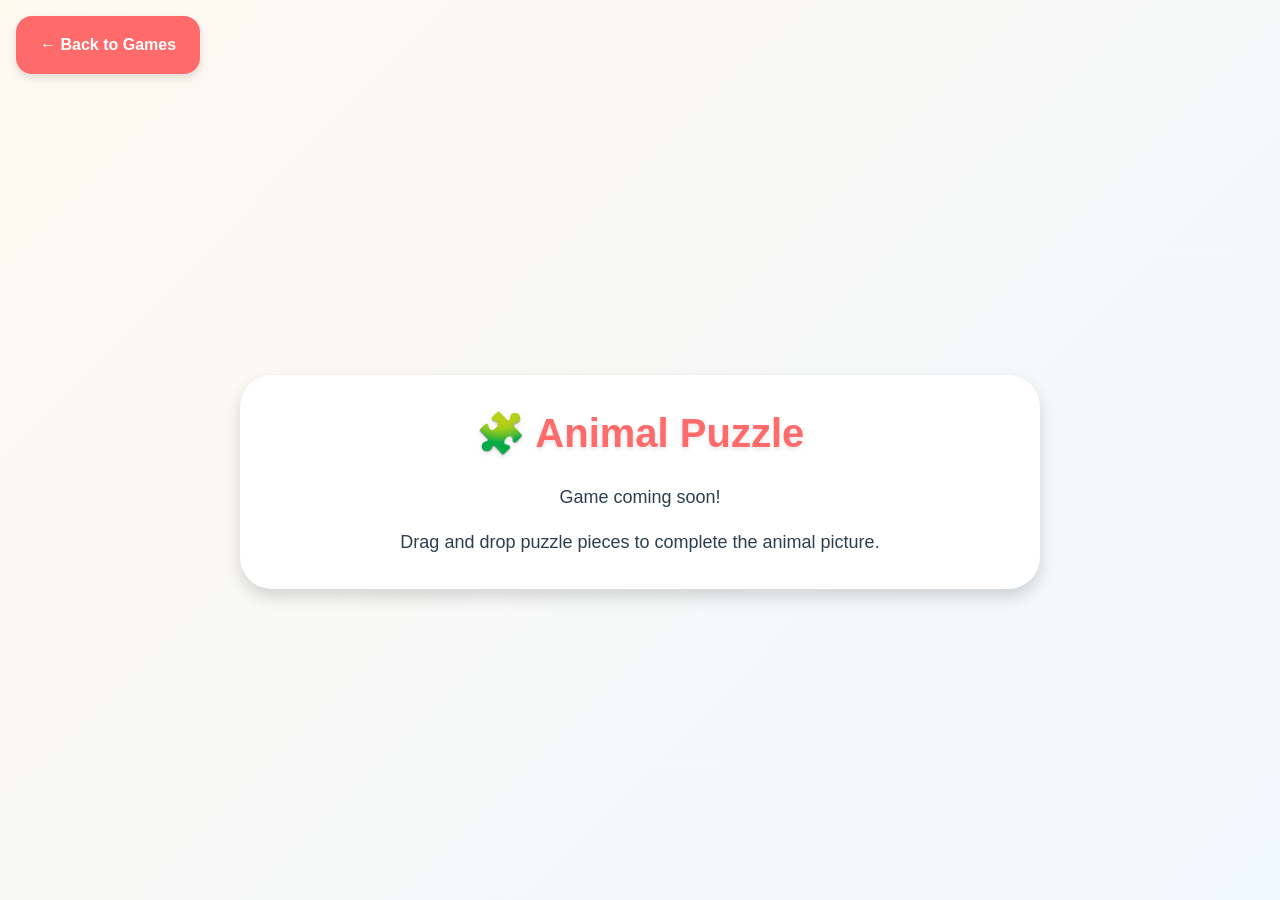
==== games/animal-puzzle/index.html @ 8ac3176b "feat(landing-page): Implement landing page with game card grid and shared CSS - Create index.html wi" ====
<!DOCTYPE html>
<html lang="en">
<head>
  <meta charset="UTF-8">
  <meta name="viewport" content="width=device-width, initial-scale=1.0">
  <title>Animal Puzzle - FunWebGames</title>
  <link rel="stylesheet" href="../../css/shared.css">
</head>
<body>
  <a href="../../index.html" class="btn btn-back">← Back to Games</a>
  <main class="game-container">
    <div class="game-area">
      <h1 class="text-center">🧩 Animal Puzzle</h1>
      <p class="text-center mt-md">Game coming soon!</p>
      <p class="text-center mt-sm">Drag and drop puzzle pieces to complete the animal picture.</p>
    </div>
  </main>
</body>
</html>
---- css/shared.css ----
/* FunWebGames - Shared Stylesheet */
/* Follows GR-2: Visual Design (Apple-Inspired) */

/* ===== CSS Variables ===== */
:root {
  /* Primary Colors - Bright and Playful */
  --color-red: #FF6B6B;
  --color-blue: #4ECDC4;
  --color-yellow: #FFE66D;
  --color-green: #95E1D3;
  --color-purple: #DDA0DD;
  --color-orange: #FFB347;
  
  /* Pastel Backgrounds */
  --bg-light: #FFF9F0;
  --bg-soft-blue: #F0F8FF;
  --bg-soft-pink: #FFF0F5;
  --bg-soft-green: #F0FFF0;
  
  /* Text Colors */
  --text-dark: #2C3E50;
  --text-light: #7F8C8D;
  
  /* Shadows - Apple-inspired depth */
  --shadow-sm: 0 2px 4px rgba(0, 0, 0, 0.1);
  --shadow-md: 0 4px 8px rgba(0, 0, 0, 0.12);
  --shadow-lg: 0 8px 16px rgba(0, 0, 0, 0.15);
  --shadow-hover: 0 12px 24px rgba(0, 0, 0, 0.2);
  
  /* Border Radius - Rounded corners ≥ 12px */
  --radius-sm: 12px;
  --radius-md: 16px;
  --radius-lg: 24px;
  --radius-xl: 32px;
  
  /* Spacing */
  --spacing-xs: 8px;
  --spacing-sm: 16px;
  --spacing-md: 24px;
  --spacing-lg: 32px;
  --spacing-xl: 48px;
  
  /* Touch Targets - Minimum 48x48px */
  --touch-target: 48px;
  
  /* Typography - Playful sans-serif */
  --font-family: "Comic Sans MS", "Chalkboard SE", "Arial Rounded MT Bold", sans-serif;
}

/* ===== Reset & Base ===== */
* {
  margin: 0;
  padding: 0;
  box-sizing: border-box;
}

html {
  font-size: 16px;
  -webkit-text-size-adjust: 100%;
}

body {
  font-family: var(--font-family);
  background: linear-gradient(135deg, var(--bg-light) 0%, var(--bg-soft-blue) 100%);
  color: var(--text-dark);
  line-height: 1.6;
  min-height: 100vh;
  min-width: 320px;
  max-width: 1920px;
  margin: 0 auto;
}

/* ===== Typography ===== */
h1, h2, h3, h4 {
  font-weight: bold;
  line-height: 1.3;
}

h1 {
  font-size: clamp(1.5rem, 4vw, 2.5rem);
  color: var(--color-red);
  text-shadow: var(--shadow-sm);
}

h2 {
  font-size: clamp(1.25rem, 3vw, 2rem);
  color: var(--color-blue);
}

p {
  font-size: clamp(1rem, 2vw, 1.125rem);
}

/* ===== Buttons ===== */
.btn {
  display: inline-flex;
  align-items: center;
  justify-content: center;
  min-width: var(--touch-target);
  min-height: var(--touch-target);
  padding: var(--spacing-sm) var(--spacing-md);
  font-family: var(--font-family);
  font-size: 1rem;
  font-weight: bold;
  text-decoration: none;
  border: none;
  border-radius: var(--radius-md);
  cursor: pointer;
  transition: all 0.2s ease;
  box-shadow: var(--shadow-md);
}

.btn:hover,
.btn:active {
  transform: translateY(-2px);
  box-shadow: var(--shadow-hover);
}

.btn:active {
  transform: translateY(0);
}

.btn-primary {
  background: var(--color-blue);
  color: white;
}

.btn-secondary {
  background: var(--color-yellow);
  color: var(--text-dark);
}

.btn-back {
  position: fixed;
  top: var(--spacing-sm);
  left: var(--spacing-sm);
  z-index: 1000;
  background: var(--color-red);
  color: white;
  border-radius: var(--radius-md);
  box-shadow: var(--shadow-md);
}

/* ===== Game Card Grid ===== */
.game-grid {
  display: grid;
  grid-template-columns: repeat(1, 1fr);
  gap: var(--spacing-md);
  padding: var(--spacing-md);
  max-width: 1200px;
  margin: 0 auto;
}

@media (min-width: 640px) {
  .game-grid {
    grid-template-columns: repeat(2, 1fr);
  }
}

@media (min-width: 1024px) {
  .game-grid {
    grid-template-columns: repeat(3, 1fr);
  }
}

/* ===== Game Card ===== */
.game-card {
  display: block;
  text-decoration: none;
  color: inherit;
  background: white;
  border-radius: var(--radius-lg);
  padding: var(--spacing-md);
  box-shadow: var(--shadow-md);
  transition: all 0.3s ease;
  cursor: pointer;
  min-height: 200px;
  display: flex;
  flex-direction: column;
  align-items: center;
  justify-content: center;
  gap: var(--spacing-sm);
}

.game-card:hover,
.game-card:active {
  transform: translateY(-8px);
  box-shadow: var(--shadow-hover);
}

.game-card__emoji {
  font-size: clamp(3rem, 8vw, 5rem);
  line-height: 1;
}

.game-card__thumbnail {
  width: 100%;
  height: 120px;
  background: linear-gradient(135deg, var(--color-green) 0%, var(--color-blue) 100%);
  border-radius: var(--radius-md);
  display: flex;
  align-items: center;
  justify-content: center;
  font-size: clamp(2rem, 6vw, 4rem);
  box-shadow: var(--shadow-sm);
}

.game-card__name {
  font-size: clamp(1rem, 2.5vw, 1.25rem);
  font-weight: bold;
  color: var(--text-dark);
  text-align: center;
}

/* ===== Page Header ===== */
.page-header {
  text-align: center;
  padding: var(--spacing-lg) var(--spacing-md);
  background: linear-gradient(135deg, var(--bg-soft-pink) 0%, var(--bg-soft-green) 100%);
  border-radius: var(--radius-xl);
  margin: var(--spacing-md);
  box-shadow: var(--shadow-md);
}

.page-header__title {
  margin-bottom: var(--spacing-xs);
}

.page-header__subtitle {
  color: var(--text-light);
  font-size: clamp(0.875rem, 2vw, 1rem);
}

/* ===== Game Container ===== */
.game-container {
  min-height: 100vh;
  padding: var(--spacing-xl) var(--spacing-md);
  padding-top: calc(var(--spacing-xl) + var(--touch-target) + var(--spacing-sm));
  display: flex;
  flex-direction: column;
  align-items: center;
  justify-content: center;
}

.game-area {
  background: white;
  border-radius: var(--radius-xl);
  padding: var(--spacing-lg);
  box-shadow: var(--shadow-lg);
  max-width: 800px;
  width: 100%;
}

/* ===== Animations ===== */
@keyframes bounce {
  0%, 100% {
    transform: translateY(0);
  }
  50% {
    transform: translateY(-10px);
  }
}

@keyframes pulse {
  0%, 100% {
    transform: scale(1);
  }
  50% {
    transform: scale(1.05);
  }
}

@keyframes sparkle {
  0%, 100% {
    opacity: 1;
    transform: scale(1);
  }
  50% {
    opacity: 0.5;
    transform: scale(1.2);
  }
}

.animate-bounce {
  animation: bounce 1s ease infinite;
}

.animate-pulse {
  animation: pulse 1.5s ease infinite;
}

.animate-sparkle {
  animation: sparkle 0.8s ease infinite;
}

/* ===== Utility Classes ===== */
.text-center {
  text-align: center;
}

.mt-sm {
  margin-top: var(--spacing-sm);
}

.mt-md {
  margin-top: var(--spacing-md);
}

.mb-sm {
  margin-bottom: var(--spacing-sm);
}

.mb-md {
  margin-bottom: var(--spacing-md);
}

.hidden {
  display: none !important;
}

/* ===== Accessibility ===== */
@media (prefers-reduced-motion: reduce) {
  *,
  *::before,
  *::after {
    animation-duration: 0.01ms !important;
    animation-iteration-count: 1 !important;
    transition-duration: 0.01ms !important;
  }
}

/* Focus styles for keyboard navigation */
.btn:focus,
.game-card:focus {
  outline: 3px solid var(--color-orange);
  outline-offset: 2px;
}
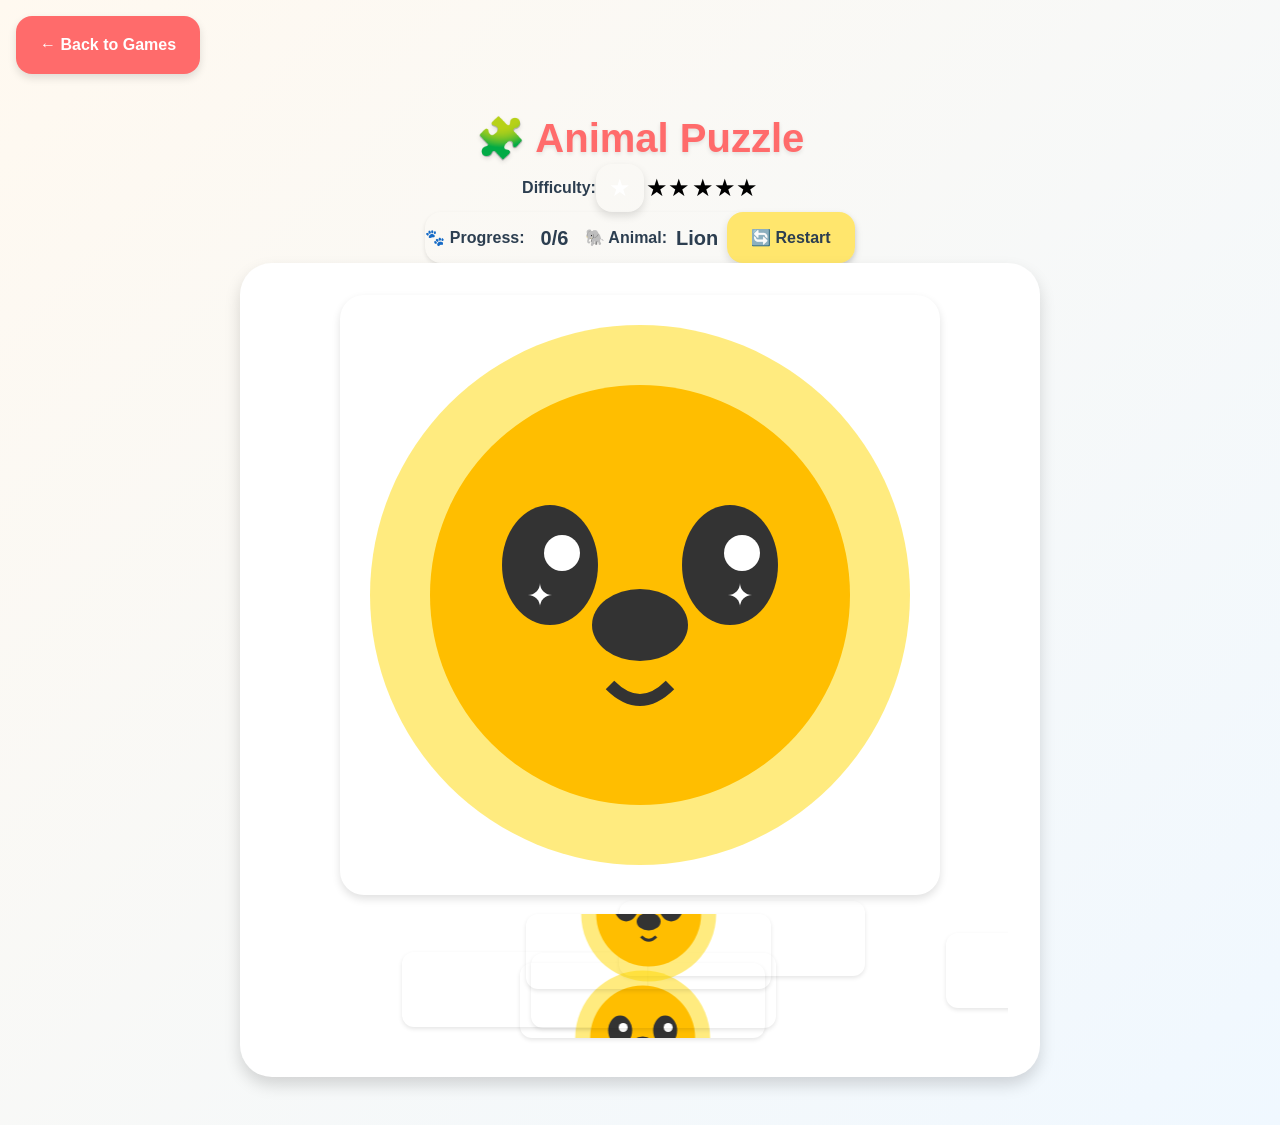
==== commit 3172902f: "feat(animal-puzzle): Implement Animal Puzzle drag-and-drop game - Create puzzle with 3 difficulty le" ====
--- a/games/animal-puzzle/index.html
+++ b/games/animal-puzzle/index.html
@@ -5,15 +5,58 @@
   <meta name="viewport" content="width=device-width, initial-scale=1.0">
   <title>Animal Puzzle - FunWebGames</title>
   <link rel="stylesheet" href="../../css/shared.css">
+  <link rel="stylesheet" href="style.css">
+  <meta name="description" content="Drag-and-drop jigsaw puzzle with cute animal pictures">
 </head>
 <body>
   <a href="../../index.html" class="btn btn-back">← Back to Games</a>
+
   <main class="game-container">
+    <header class="game-header">
+      <h1>🧩 Animal Puzzle</h1>
+      
+      <div class="difficulty-selector">
+        <span class="difficulty-label">Difficulty:</span>
+        <button class="difficulty-btn" data-level="easy" aria-label="Easy difficulty">★</button>
+        <button class="difficulty-btn" data-level="medium" aria-label="Medium difficulty">★★</button>
+        <button class="difficulty-btn" data-level="hard" aria-label="Hard difficulty">★★★</button>
+      </div>
+
+      <div class="stats-bar">
+        <div class="stat">
+          <span class="stat-label">🐾 Progress:</span>
+          <span id="progress" class="stat-value">0/6</span>
+        </div>
+        <div class="stat">
+          <span class="stat-label">🐘 Animal:</span>
+          <span id="animal-name" class="stat-value">Cat</span>
+        </div>
+        <button id="restart-btn" class="btn btn-secondary">🔄 Restart</button>
+      </div>
+    </header>
+
     <div class="game-area">
-      <h1 class="text-center">🧩 Animal Puzzle</h1>
-      <p class="text-center mt-md">Game coming soon!</p>
-      <p class="text-center mt-sm">Drag and drop puzzle pieces to complete the animal picture.</p>
+      <div class="puzzle-container">
+        <div id="puzzle-board" class="puzzle-board">
+          <!-- Ghost outlines and pieces will be generated by JavaScript -->
+        </div>
+        <div id="piece-pool" class="piece-pool">
+          <!-- Scattered puzzle pieces will appear here -->
+        </div>
+      </div>
+    </div>
+
+    <div id="celebration-modal" class="modal hidden">
+      <div class="modal-content">
+        <div class="celebration">
+          <h2 class="celebration__title">🎉 Puzzle Complete! 🎉</h2>
+          <p class="celebration__message">You assembled the <span id="final-animal"></span>!</p>
+          <button id="play-again-btn" class="btn btn-primary">🎮 Play Again</button>
+        </div>
+      </div>
     </div>
   </main>
+
+  <script src="script.js"></script>
 </body>
 </html>
--- a/css/shared.css
+++ b/css/shared.css
@@ -281,6 +281,28 @@
   }
 }
 
+@keyframes confetti {
+  0% {
+    transform: translateY(0) rotate(0deg);
+    opacity: 1;
+  }
+  100% {
+    transform: translateY(-100px) rotate(720deg);
+    opacity: 0;
+  }
+}
+
+@keyframes slide-in {
+  0% {
+    transform: translateX(-100%);
+    opacity: 0;
+  }
+  100% {
+    transform: translateX(0);
+    opacity: 1;
+  }
+}
+
 .animate-bounce {
   animation: bounce 1s ease infinite;
 }
@@ -291,6 +313,34 @@
 
 .animate-sparkle {
   animation: sparkle 0.8s ease infinite;
+}
+
+.animate-confetti {
+  animation: confetti 1.5s ease-out forwards;
+}
+
+.animate-slide-in {
+  animation: slide-in 0.5s ease-out forwards;
+}
+
+/* ===== Component Classes ===== */
+.card {
+  background: white;
+  border-radius: var(--radius-lg);
+  padding: var(--spacing-md);
+  box-shadow: var(--shadow-md);
+  transition: all 0.3s ease;
+}
+
+.card:hover {
+  transform: translateY(-4px);
+  box-shadow: var(--shadow-hover);
+}
+
+.celebration {
+  display: inline-block;
+  font-size: 2rem;
+  animation: bounce 0.6s ease infinite;
 }
 
 /* ===== Utility Classes ===== */
--- a/games/animal-puzzle/style.css
+++ b/games/animal-puzzle/style.css
@@ -0,0 +1,287 @@
+/* Animal Puzzle Game - Specific Styles */
+
+.game-header {
+  text-align: center;
+  padding: var(--space-md);
+  margin-bottom: var(--space-md);
+}
+
+.game-header h1 {
+  margin-bottom: var(--space-md);
+}
+
+.difficulty-selector {
+  display: flex;
+  align-items: center;
+  justify-content: center;
+  gap: var(--space-sm);
+  margin-bottom: var(--space-md);
+  flex-wrap: wrap;
+}
+
+.difficulty-label {
+  font-weight: bold;
+  color: var(--color-text-dark);
+}
+
+.difficulty-btn {
+  min-width: var(--touch-target);
+  min-height: var(--touch-target);
+  padding: var(--space-sm) var(--space-md);
+  font-size: 1.5rem;
+  background: var(--color-light-gray);
+  border: 2px solid var(--color-medium-gray);
+  border-radius: var(--radius-md);
+  cursor: pointer;
+  transition: all var(--transition-fast);
+}
+
+.difficulty-btn:hover,
+.difficulty-btn:focus {
+  background: var(--color-primary-yellow);
+  border-color: var(--color-primary-yellow);
+  transform: scale(1.1);
+}
+
+.difficulty-btn.active {
+  background: var(--color-primary-blue);
+  border-color: var(--color-primary-blue);
+  color: white;
+  box-shadow: var(--shadow-md);
+}
+
+.stats-bar {
+  display: flex;
+  align-items: center;
+  justify-content: center;
+  gap: var(--space-lg);
+  flex-wrap: wrap;
+  background: var(--color-white);
+  padding: var(--space-md);
+  border-radius: var(--radius-md);
+  box-shadow: var(--shadow-sm);
+}
+
+.stat {
+  display: flex;
+  align-items: center;
+  gap: var(--space-xs);
+}
+
+.stat-label {
+  font-weight: bold;
+}
+
+.stat-value {
+  font-size: 1.25rem;
+  font-weight: bold;
+  color: var(--color-primary-blue);
+  min-width: 60px;
+  text-align: center;
+}
+
+.puzzle-container {
+  display: flex;
+  flex-direction: column;
+  gap: var(--space-lg);
+  padding: var(--space-md);
+}
+
+.puzzle-board {
+  position: relative;
+  width: 100%;
+  max-width: 500px;
+  aspect-ratio: 1;
+  margin: 0 auto;
+  background: var(--color-light-gray);
+  border-radius: var(--radius-lg);
+  box-shadow: var(--shadow-md);
+  overflow: hidden;
+}
+
+@media (min-width: 768px) {
+  .puzzle-board {
+    max-width: 600px;
+  }
+}
+
+.piece-grid {
+  display: grid;
+  width: 100%;
+  height: 100%;
+  position: relative;
+}
+
+.ghost-outline {
+  position: absolute;
+  background: rgba(255, 255, 255, 0.3);
+  border: 2px dashed var(--color-medium-gray);
+  border-radius: var(--radius-sm);
+  transition: all var(--transition-normal);
+}
+
+.ghost-outline.filled {
+  background: transparent;
+  border-color: transparent;
+}
+
+.puzzle-piece {
+  position: absolute;
+  cursor: grab;
+  touch-action: none;
+  z-index: 100;
+  transition: transform 0.1s ease, box-shadow 0.2s ease;
+  user-select: none;
+  -webkit-user-select: none;
+}
+
+.puzzle-piece:active {
+  cursor: grabbing;
+}
+
+.puzzle-piece.dragging {
+  z-index: 1000;
+  transform: scale(1.1);
+  box-shadow: var(--shadow-lg);
+}
+
+.puzzle-piece.placed {
+  cursor: default;
+  pointer-events: none;
+  animation: place-piece 0.3s ease;
+}
+
+.puzzle-piece.placed.correct {
+  animation: glow-piece 0.5s ease;
+}
+
+@keyframes place-piece {
+  0% {
+    transform: scale(1.1);
+  }
+  100% {
+    transform: scale(1);
+  }
+}
+
+@keyframes glow-piece {
+  0%, 100% {
+    box-shadow: 0 0 5px var(--color-success);
+  }
+  50% {
+    box-shadow: 0 0 20px var(--color-success), 0 0 30px var(--color-success);
+  }
+}
+
+.piece-pool {
+  min-height: 150px;
+  background: var(--bg-pastel-peach);
+  border-radius: var(--radius-lg);
+  padding: var(--space-md);
+  position: relative;
+  overflow: hidden;
+}
+
+.piece-pool::before {
+  content: 'Drag pieces from here!';
+  position: absolute;
+  top: 50%;
+  left: 50%;
+  transform: translate(-50%, -50%);
+  color: var(--color-text-light);
+  font-weight: bold;
+  font-size: 1.25rem;
+  opacity: 0.5;
+  pointer-events: none;
+}
+
+.piece-pool.has-pieces::before {
+  display: none;
+}
+
+/* Animal Completion Animation */
+.animal-complete .puzzle-board {
+  animation: celebrate-animal 1s ease infinite;
+}
+
+@keyframes celebrate-animal {
+  0%, 100% {
+    transform: scale(1);
+  }
+  50% {
+    transform: scale(1.02);
+  }
+}
+
+.animal-bounce {
+  animation: animal-bounce 0.5s ease 3;
+}
+
+@keyframes animal-bounce {
+  0%, 100% {
+    transform: translateY(0);
+  }
+  50% {
+    transform: translateY(-10px);
+  }
+}
+
+/* Modal */
+.modal {
+  position: fixed;
+  top: 0;
+  left: 0;
+  width: 100%;
+  height: 100%;
+  background: rgba(0, 0, 0, 0.5);
+  display: flex;
+  align-items: center;
+  justify-content: center;
+  z-index: 2000;
+  animation: fade-in 0.3s ease;
+}
+
+.modal-content {
+  background: var(--color-white);
+  border-radius: var(--radius-xl);
+  padding: var(--space-xl);
+  max-width: 400px;
+  width: 90%;
+  box-shadow: var(--shadow-lg);
+  animation: slide-in-up 0.3s ease;
+}
+
+/* Confetti */
+#confetti-container {
+  position: fixed;
+  top: 0;
+  left: 0;
+  width: 100%;
+  height: 100%;
+  pointer-events: none;
+  z-index: 1500;
+  overflow: hidden;
+}
+
+/* Responsive Adjustments */
+@media (max-width: 768px) {
+  .stats-bar {
+    flex-direction: column;
+    gap: var(--space-sm);
+  }
+  
+  .puzzle-board {
+    max-width: 100%;
+  }
+}
+
+@media (max-width: 480px) {
+  .difficulty-selector {
+    flex-direction: column;
+    align-items: stretch;
+  }
+  
+  .difficulty-btn {
+    width: 100%;
+  }
+}
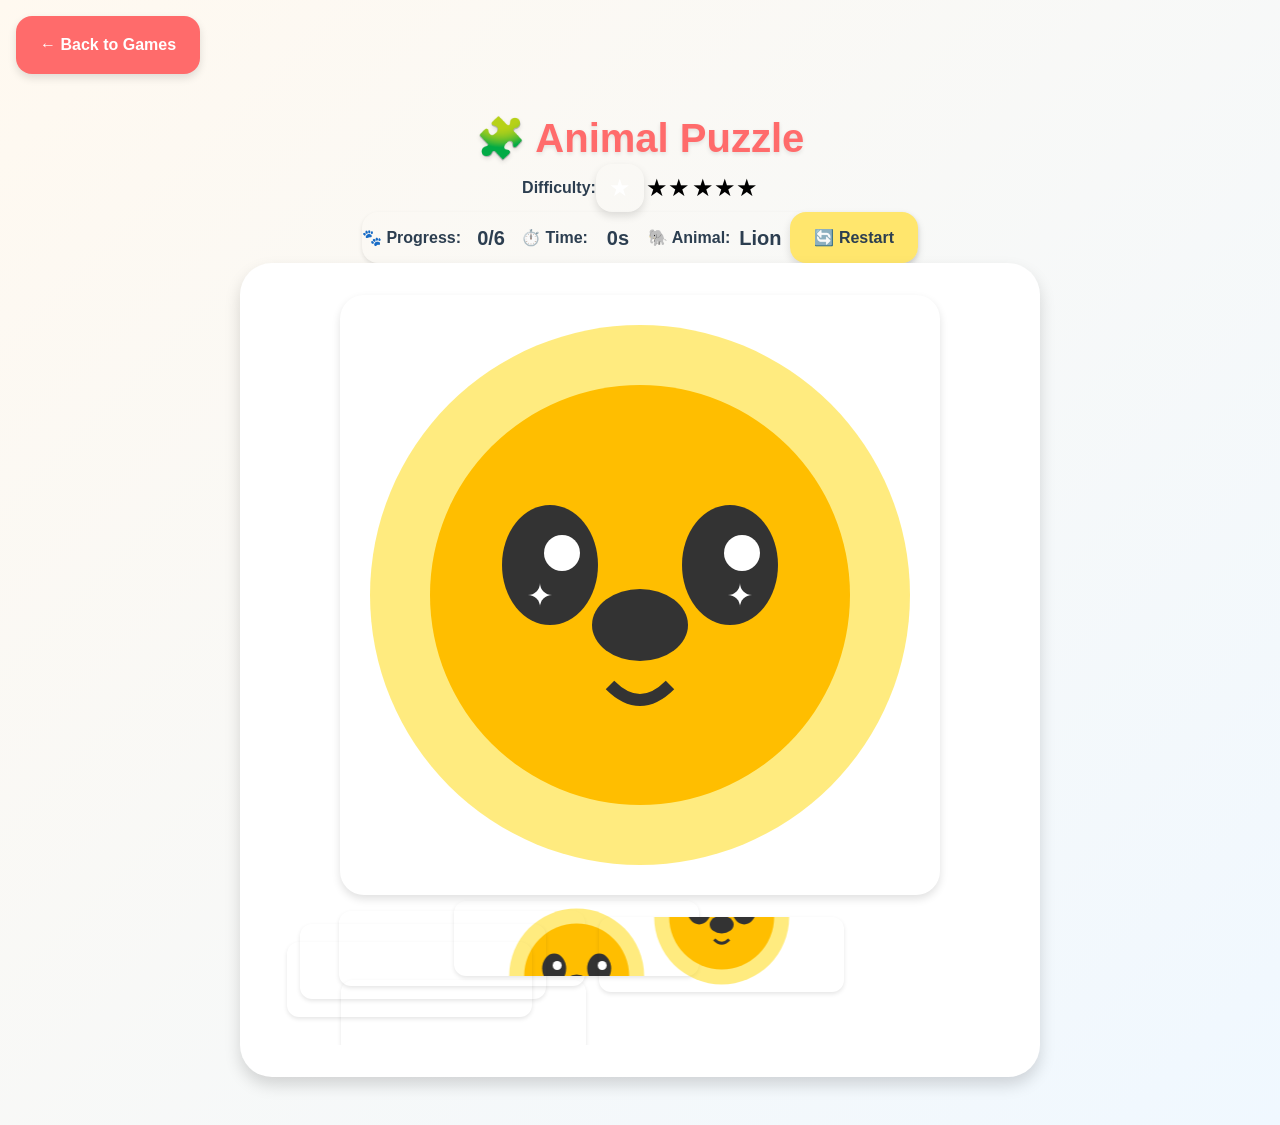
==== commit 8cdeb313: "feat(a11y): add skip links and accessibility improvements to all games - Add skip links to landing p" ====
--- a/games/animal-puzzle/index.html
+++ b/games/animal-puzzle/index.html
@@ -9,9 +9,12 @@
   <meta name="description" content="Drag-and-drop jigsaw puzzle with cute animal pictures">
 </head>
 <body>
+  <!-- Skip Link for Accessibility -->
+  <a href="#puzzle-board" class="skip-link">Skip to puzzle</a>
+  
   <a href="../../index.html" class="btn btn-back">← Back to Games</a>
 
-  <main class="game-container">
+  <main class="game-container" role="main">
     <header class="game-header">
       <h1>🧩 Animal Puzzle</h1>
       
@@ -26,6 +29,10 @@
         <div class="stat">
           <span class="stat-label">🐾 Progress:</span>
           <span id="progress" class="stat-value">0/6</span>
+        </div>
+        <div class="stat">
+          <span class="stat-label">⏱️ Time:</span>
+          <span id="timer" class="stat-value">0s</span>
         </div>
         <div class="stat">
           <span class="stat-label">🐘 Animal:</span>
@@ -51,12 +58,15 @@
         <div class="celebration">
           <h2 class="celebration__title">🎉 Puzzle Complete! 🎉</h2>
           <p class="celebration__message">You assembled the <span id="final-animal"></span>!</p>
+          <p class="celebration__stats" id="final-time-display"></p>
+          <p class="celebration__best" id="best-time-display"></p>
           <button id="play-again-btn" class="btn btn-primary">🎮 Play Again</button>
         </div>
       </div>
     </div>
   </main>
 
+  <script src="../../js/highscore.js"></script>
   <script src="script.js"></script>
 </body>
 </html>
--- a/css/shared.css
+++ b/css/shared.css
@@ -368,6 +368,54 @@
   display: none !important;
 }
 
+/* ===== Page Footer ===== */
+.page-footer {
+  text-align: center;
+  padding: var(--spacing-lg) var(--spacing-md);
+  margin-top: var(--spacing-lg);
+}
+
+.btn--small {
+  min-width: auto;
+  min-height: auto;
+  padding: var(--spacing-xs) var(--spacing-sm);
+  font-size: 0.875rem;
+}
+
+.btn--secondary {
+  background: var(--text-light);
+  color: white;
+  border: 2px solid var(--text-light);
+}
+
+.btn--secondary:hover,
+.btn--secondary:active {
+  background: var(--text-dark);
+  border-color: var(--text-dark);
+}
+
+/* ===== Skip Link (Accessibility) ===== */
+.skip-link {
+  position: absolute;
+  top: -100%;
+  left: 50%;
+  transform: translateX(-50%);
+  background: var(--color-blue);
+  color: white;
+  padding: var(--spacing-sm) var(--spacing-md);
+  border-radius: var(--radius-md);
+  text-decoration: none;
+  font-weight: bold;
+  z-index: 10000;
+  transition: top 0.3s ease;
+}
+
+.skip-link:focus {
+  top: var(--spacing-sm);
+  outline: 3px solid var(--color-orange);
+  outline-offset: 2px;
+}
+
 /* ===== Accessibility ===== */
 @media (prefers-reduced-motion: reduce) {
   *,
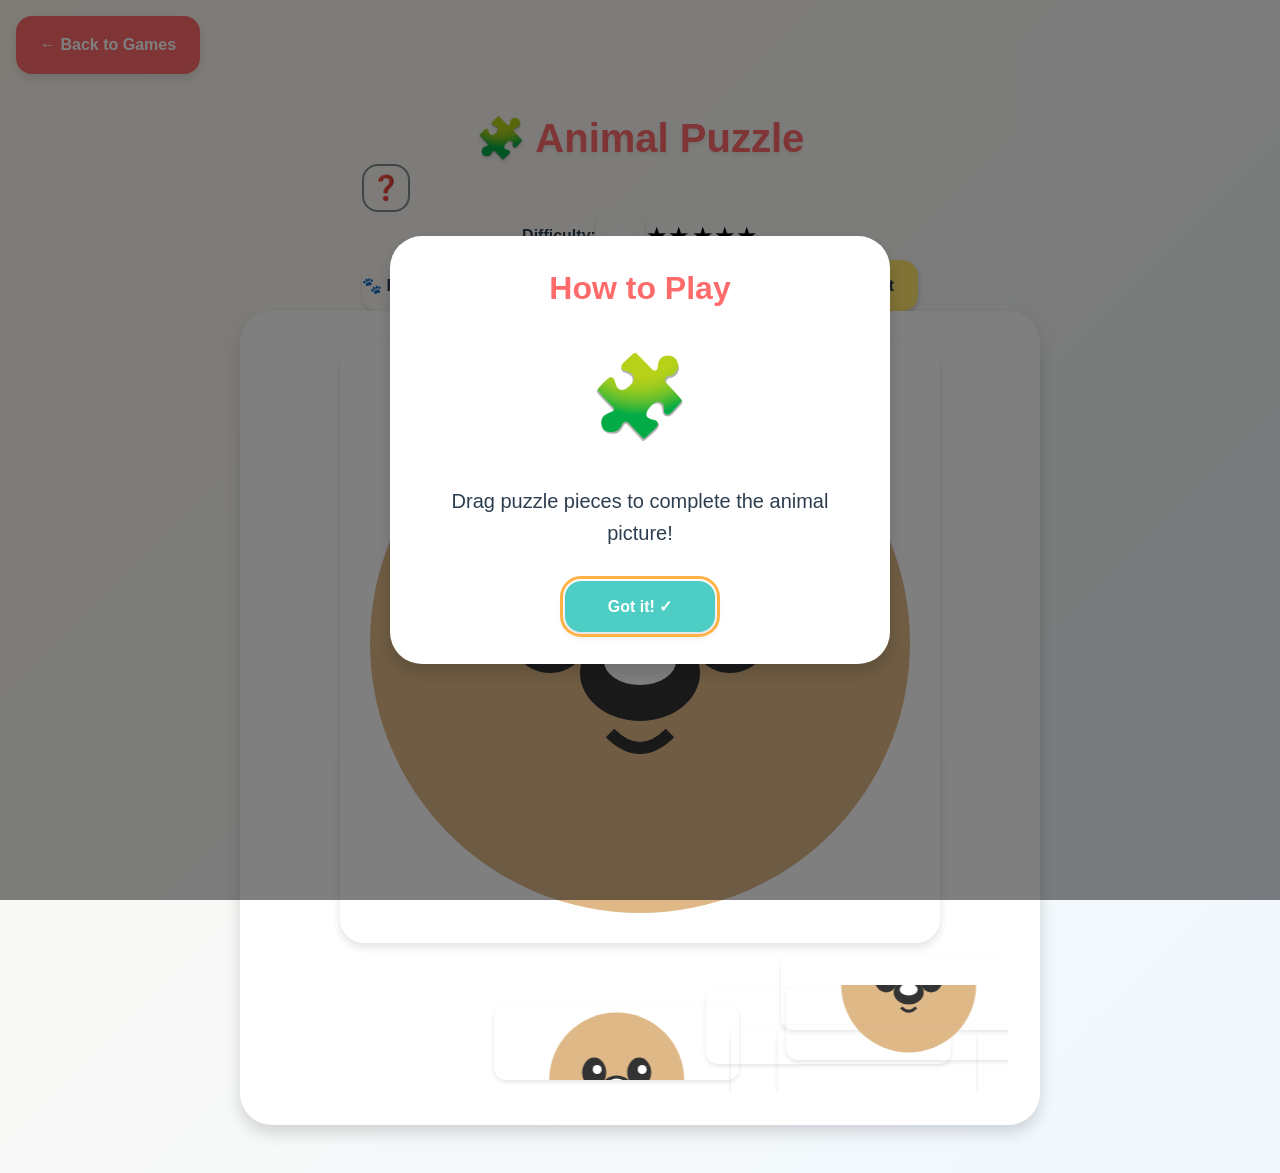
==== commit d3dc9c78: "feat(help): add help modals to 3 games (color-match, animal-puzzle, bubble-pop) - Create js/help-mod" ====
--- a/games/animal-puzzle/index.html
+++ b/games/animal-puzzle/index.html
@@ -17,6 +17,7 @@
   <main class="game-container" role="main">
     <header class="game-header">
       <h1>🧩 Animal Puzzle</h1>
+      <button class="help-btn" id="help-btn" aria-label="Show help" title="Help">❓</button>
       
       <div class="difficulty-selector">
         <span class="difficulty-label">Difficulty:</span>
@@ -67,6 +68,7 @@
   </main>
 
   <script src="../../js/highscore.js"></script>
+  <script src="../../js/help-modal.js"></script>
   <script src="script.js"></script>
 </body>
 </html>
--- a/css/shared.css
+++ b/css/shared.css
@@ -433,3 +433,85 @@
   outline: 3px solid var(--color-orange);
   outline-offset: 2px;
 }
+
+/* ===== Help Modal ===== */
+.help-modal {
+  position: fixed;
+  top: 0;
+  left: 0;
+  width: 100%;
+  height: 100%;
+  background: rgba(0, 0, 0, 0.5);
+  display: flex;
+  align-items: center;
+  justify-content: center;
+  z-index: 9999;
+  opacity: 0;
+  visibility: hidden;
+  transition: opacity 0.3s ease, visibility 0.3s ease;
+}
+
+.help-modal.visible {
+  opacity: 1;
+  visibility: visible;
+}
+
+.help-modal__content {
+  background: white;
+  border-radius: var(--radius-xl);
+  padding: var(--spacing-lg);
+  max-width: 500px;
+  width: 90%;
+  box-shadow: var(--shadow-lg);
+  text-align: center;
+  position: relative;
+}
+
+.help-modal__title {
+  font-size: clamp(1.5rem, 4vw, 2rem);
+  color: var(--color-red);
+  margin-bottom: var(--spacing-md);
+}
+
+.help-modal__instructions {
+  font-size: clamp(1rem, 2.5vw, 1.25rem);
+  color: var(--text-dark);
+  line-height: 1.6;
+  margin-bottom: var(--spacing-lg);
+}
+
+.help-modal__emoji {
+  font-size: clamp(3rem, 8vw, 5rem);
+  margin: var(--spacing-md) 0;
+  display: block;
+}
+
+.help-modal__close {
+  min-width: 150px;
+}
+
+.help-btn {
+  background: transparent;
+  border: 2px solid var(--text-light);
+  border-radius: var(--radius-md);
+  width: var(--touch-target);
+  height: var(--touch-target);
+  display: flex;
+  align-items: center;
+  justify-content: center;
+  font-size: 1.5rem;
+  cursor: pointer;
+  transition: all 0.2s ease;
+}
+
+.help-btn:hover,
+.help-btn:active {
+  background: var(--bg-soft-blue);
+  border-color: var(--color-blue);
+  transform: scale(1.05);
+}
+
+.help-btn:focus {
+  outline: 3px solid var(--color-orange);
+  outline-offset: 2px;
+}
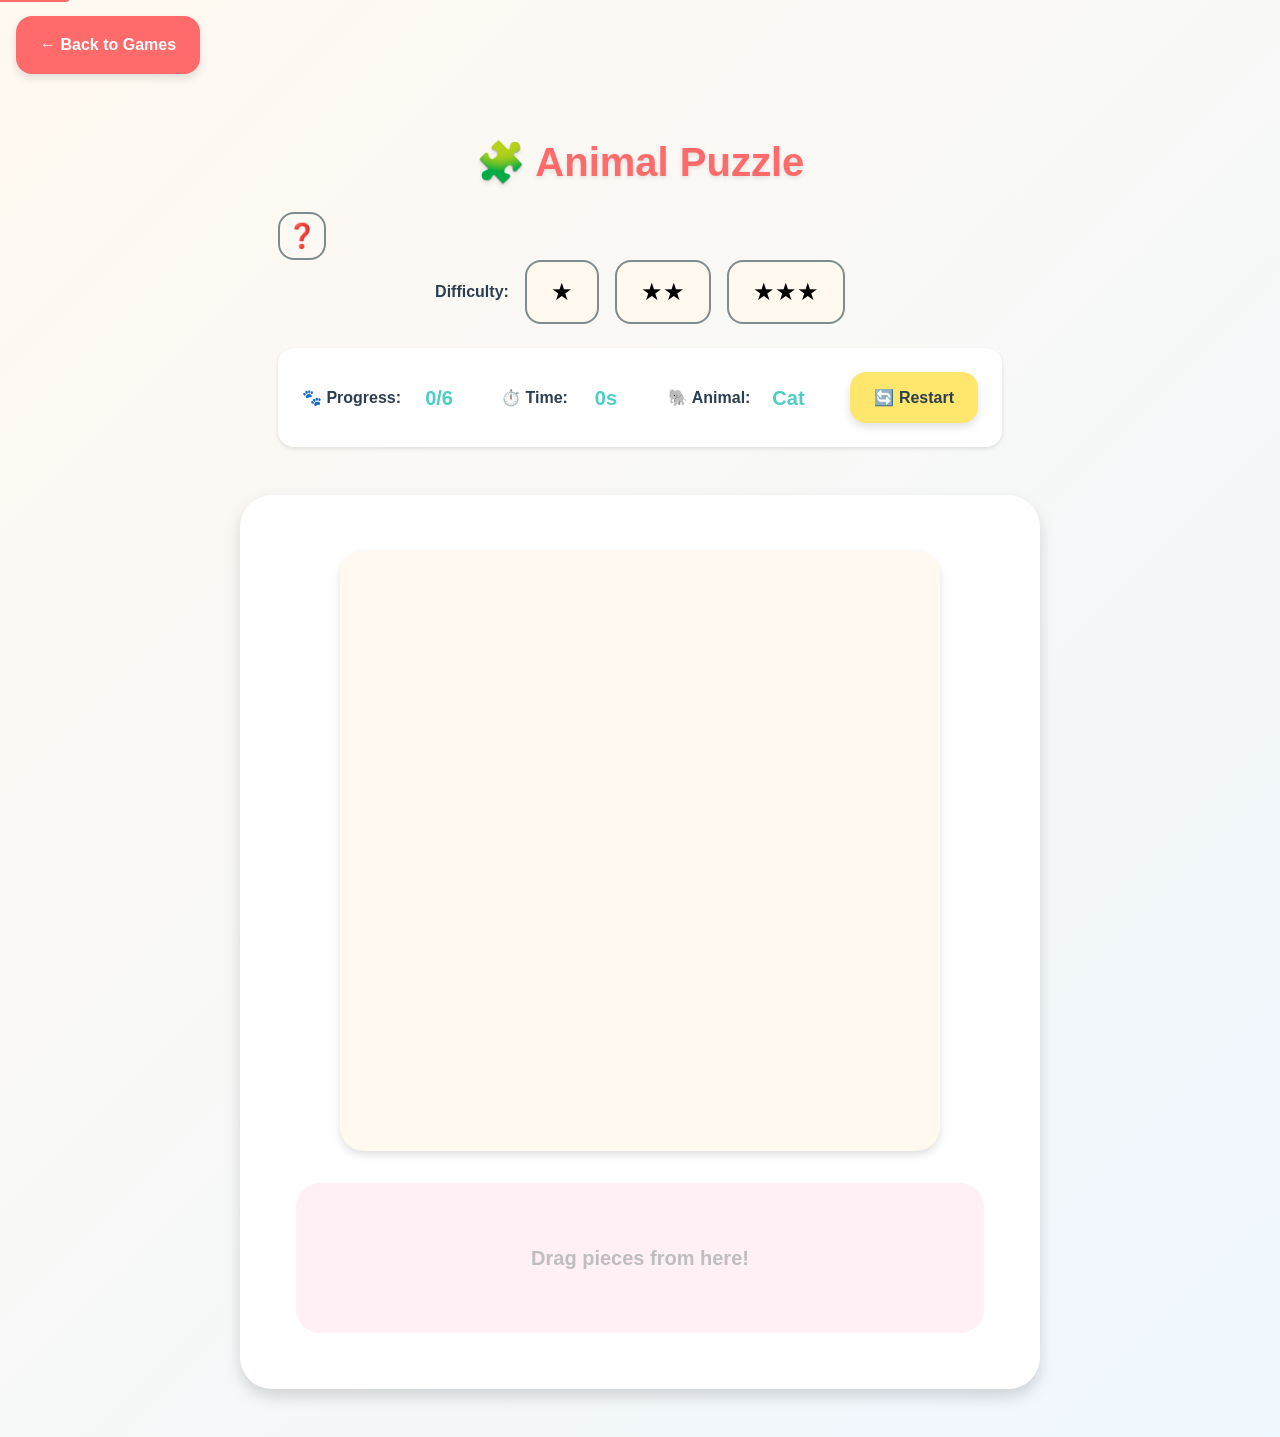
==== commit a192b570: "feat(animal-puzzle): add keyboard navigation and accessibility improvements - Add keyboard-nav.js mo" ====
--- a/games/animal-puzzle/index.html
+++ b/games/animal-puzzle/index.html
@@ -5,6 +5,7 @@
   <meta name="viewport" content="width=device-width, initial-scale=1.0">
   <title>Animal Puzzle - FunWebGames</title>
   <link rel="stylesheet" href="../../css/shared.css">
+  <link rel="stylesheet" href="../../css/accessibility.css">
   <link rel="stylesheet" href="style.css">
   <meta name="description" content="Drag-and-drop jigsaw puzzle with cute animal pictures">
 </head>
@@ -15,6 +16,9 @@
   <a href="../../index.html" class="btn btn-back">← Back to Games</a>
 
   <main class="game-container" role="main">
+    <!-- Screen Reader Announcer -->
+    <div id="sr-announcer" class="sr-only" aria-live="polite" aria-atomic="true"></div>
+    
     <header class="game-header">
       <h1>🧩 Animal Puzzle</h1>
       <button class="help-btn" id="help-btn" aria-label="Show help" title="Help">❓</button>
@@ -67,8 +71,10 @@
     </div>
   </main>
 
+  <script src="../../js/keyboard-nav.js"></script>
   <script src="../../js/highscore.js"></script>
   <script src="../../js/help-modal.js"></script>
+  <script src="../../js/sound-toggle.js"></script>
   <script src="script.js"></script>
 </body>
 </html>
--- a/css/shared.css
+++ b/css/shared.css
@@ -515,3 +515,79 @@
   outline: 3px solid var(--color-orange);
   outline-offset: 2px;
 }
+
+/* ===== Sound Toggle Button ===== */
+.sound-toggle-btn {
+  background: transparent;
+  border: 2px solid var(--text-light);
+  border-radius: var(--radius-md);
+  width: var(--touch-target);
+  height: var(--touch-target);
+  display: flex;
+  align-items: center;
+  justify-content: center;
+  font-size: 1.5rem;
+  cursor: pointer;
+  transition: all 0.2s ease;
+  margin-left: var(--spacing-sm);
+}
+
+.sound-toggle-btn:hover,
+.sound-toggle-btn:active {
+  background: var(--bg-soft-blue);
+  border-color: var(--color-blue);
+  transform: scale(1.05);
+}
+
+.sound-toggle-btn:focus {
+  outline: 3px solid var(--color-orange);
+  outline-offset: 2px;
+}
+
+.sound-toggle-btn.muted {
+  border-color: var(--color-red);
+  background: var(--bg-soft-pink);
+}
+
+/* ===== Install Prompt ===== */
+.install-prompt {
+  position: fixed;
+  bottom: var(--spacing-lg);
+  left: 50%;
+  transform: translateX(-50%);
+  background: white;
+  border-radius: var(--radius-lg);
+  padding: var(--spacing-md) var(--spacing-lg);
+  box-shadow: var(--shadow-lg);
+  display: flex;
+  align-items: center;
+  gap: var(--spacing-md);
+  z-index: 9998;
+  max-width: 90%;
+  width: 500px;
+}
+
+.install-prompt p {
+  margin: 0;
+  font-size: 1rem;
+  color: var(--text-dark);
+  flex: 1;
+}
+
+.install-prompt .btn {
+  min-width: auto;
+  padding: var(--spacing-xs) var(--spacing-sm);
+  font-size: 0.875rem;
+}
+
+@media (max-width: 640px) {
+  .install-prompt {
+    flex-direction: column;
+    bottom: var(--spacing-md);
+    width: calc(90% - var(--spacing-lg));
+  }
+  
+  .install-prompt .btn {
+    width: 100%;
+  }
+}
--- a/css/accessibility.css
+++ b/css/accessibility.css
@@ -0,0 +1,124 @@
+/**
+ * Accessibility Styles for FunWebGames
+ * Keyboard navigation and screen reader support
+ */
+
+/* Focus indicators for all interactive elements */
+*:focus {
+  outline: 3px solid #FF6B6B;
+  outline-offset: 2px;
+}
+
+*:focus:not(:focus-visible) {
+  outline: none;
+}
+
+*:focus-visible {
+  outline: 3px solid #FF6B6B;
+  outline-offset: 2px;
+}
+
+/* Game cards - enhanced focus */
+.game-card:focus {
+  outline: 4px solid #FF6B6B;
+  outline-offset: 4px;
+  box-shadow: 0 0 0 8px rgba(255, 107, 107, 0.3);
+  transform: scale(1.05);
+}
+
+/* Buttons - enhanced focus */
+button:focus-visible,
+.btn:focus-visible {
+  outline: 3px solid #FF6B6B;
+  outline-offset: 3px;
+  box-shadow: 0 0 0 6px rgba(255, 107, 107, 0.3);
+}
+
+/* Links - enhanced focus */
+a:focus-visible {
+  outline: 3px solid #FF6B6B;
+  outline-offset: 3px;
+  border-radius: 4px;
+}
+
+/* Skip link for keyboard users */
+.skip-link {
+  position: absolute;
+  top: -40px;
+  left: 0;
+  background: #FF6B6B;
+  color: white;
+  padding: 8px 16px;
+  z-index: 10000;
+  text-decoration: none;
+  border-radius: 0 0 4px 0;
+  font-weight: bold;
+}
+
+.skip-link:focus {
+  top: 0;
+  outline: 3px solid #333;
+  outline-offset: 2px;
+}
+
+/* Screen reader only text */
+.sr-only {
+  position: absolute;
+  width: 1px;
+  height: 1px;
+  padding: 0;
+  margin: -1px;
+  overflow: hidden;
+  clip: rect(0, 0, 0, 0);
+  white-space: nowrap;
+  border: 0;
+}
+
+/* High contrast mode support */
+@media (prefers-contrast: high) {
+  .game-card {
+    border: 3px solid #000;
+  }
+  
+  button, .btn {
+    border: 2px solid #000;
+  }
+}
+
+/* Reduced motion support */
+@media (prefers-reduced-motion: reduce) {
+  *,
+  *::before,
+  *::after {
+    animation-duration: 0.01ms !important;
+    animation-iteration-count: 1 !important;
+    transition-duration: 0.01ms !important;
+    scroll-behavior: auto !important;
+  }
+}
+
+/* Keyboard navigation hint */
+.keyboard-hint {
+  position: fixed;
+  bottom: 20px;
+  right: 20px;
+  background: rgba(0, 0, 0, 0.8);
+  color: white;
+  padding: 12px 16px;
+  border-radius: 8px;
+  font-size: 14px;
+  z-index: 1000;
+  display: none;
+}
+
+.keyboard-hint.visible {
+  display: block;
+}
+
+.keyboard-hint kbd {
+  background: rgba(255, 255, 255, 0.2);
+  padding: 2px 6px;
+  border-radius: 4px;
+  font-family: monospace;
+  font-size: 12px;
+}
--- a/games/animal-puzzle/style.css
+++ b/games/animal-puzzle/style.css
@@ -2,50 +2,50 @@
 
 .game-header {
   text-align: center;
-  padding: var(--space-md);
-  margin-bottom: var(--space-md);
+  padding: var(--spacing-md);
+  margin-bottom: var(--spacing-md);
 }
 
 .game-header h1 {
-  margin-bottom: var(--space-md);
+  margin-bottom: var(--spacing-md);
 }
 
 .difficulty-selector {
   display: flex;
   align-items: center;
   justify-content: center;
-  gap: var(--space-sm);
-  margin-bottom: var(--space-md);
+  gap: var(--spacing-sm);
+  margin-bottom: var(--spacing-md);
   flex-wrap: wrap;
 }
 
 .difficulty-label {
   font-weight: bold;
-  color: var(--color-text-dark);
+  color: var(--text-dark);
 }
 
 .difficulty-btn {
   min-width: var(--touch-target);
   min-height: var(--touch-target);
-  padding: var(--space-sm) var(--space-md);
+  padding: var(--spacing-sm) var(--spacing-md);
   font-size: 1.5rem;
-  background: var(--color-light-gray);
-  border: 2px solid var(--color-medium-gray);
+  background: var(--bg-light);
+  border: 2px solid var(--text-light);
   border-radius: var(--radius-md);
   cursor: pointer;
-  transition: all var(--transition-fast);
+  transition: all 0.2s ease;
 }
 
 .difficulty-btn:hover,
 .difficulty-btn:focus {
-  background: var(--color-primary-yellow);
-  border-color: var(--color-primary-yellow);
+  background: var(--color-yellow);
+  border-color: var(--color-yellow);
   transform: scale(1.1);
 }
 
 .difficulty-btn.active {
-  background: var(--color-primary-blue);
-  border-color: var(--color-primary-blue);
+  background: var(--color-blue);
+  border-color: var(--color-blue);
   color: white;
   box-shadow: var(--shadow-md);
 }
@@ -54,10 +54,10 @@
   display: flex;
   align-items: center;
   justify-content: center;
-  gap: var(--space-lg);
+  gap: var(--spacing-lg);
   flex-wrap: wrap;
-  background: var(--color-white);
-  padding: var(--space-md);
+  background: white;
+  padding: var(--spacing-md);
   border-radius: var(--radius-md);
   box-shadow: var(--shadow-sm);
 }
@@ -65,7 +65,7 @@
 .stat {
   display: flex;
   align-items: center;
-  gap: var(--space-xs);
+  gap: var(--spacing-xs);
 }
 
 .stat-label {
@@ -75,7 +75,7 @@
 .stat-value {
   font-size: 1.25rem;
   font-weight: bold;
-  color: var(--color-primary-blue);
+  color: var(--color-blue);
   min-width: 60px;
   text-align: center;
 }
@@ -83,8 +83,8 @@
 .puzzle-container {
   display: flex;
   flex-direction: column;
-  gap: var(--space-lg);
-  padding: var(--space-md);
+  gap: var(--spacing-lg);
+  padding: var(--spacing-md);
 }
 
 .puzzle-board {
@@ -93,7 +93,7 @@
   max-width: 500px;
   aspect-ratio: 1;
   margin: 0 auto;
-  background: var(--color-light-gray);
+  background: var(--bg-light);
   border-radius: var(--radius-lg);
   box-shadow: var(--shadow-md);
   overflow: hidden;
@@ -115,9 +115,9 @@
 .ghost-outline {
   position: absolute;
   background: rgba(255, 255, 255, 0.3);
-  border: 2px dashed var(--color-medium-gray);
+  border: 2px dashed var(--text-light);
   border-radius: var(--radius-sm);
-  transition: all var(--transition-normal);
+  transition: all 0.3s ease;
 }
 
 .ghost-outline.filled {
@@ -130,13 +130,28 @@
   cursor: grab;
   touch-action: none;
   z-index: 100;
-  transition: transform 0.1s ease, box-shadow 0.2s ease;
+  transition: transform 0.1s ease, box-shadow 0.2s ease, outline 0.2s ease;
   user-select: none;
   -webkit-user-select: none;
 }
 
 .puzzle-piece:active {
   cursor: grabbing;
+}
+
+/* Keyboard focus and selection styles for accessibility */
+.puzzle-piece:focus {
+  outline: 3px solid var(--color-orange);
+  outline-offset: 2px;
+  z-index: 101;
+}
+
+.puzzle-piece.keyboard-selected {
+  outline: 3px solid var(--color-red);
+  outline-offset: 2px;
+  z-index: 102;
+  box-shadow: 0 0 15px var(--color-red), var(--shadow-lg);
+  transform: scale(1.15);
 }
 
 .puzzle-piece.dragging {
@@ -166,18 +181,18 @@
 
 @keyframes glow-piece {
   0%, 100% {
-    box-shadow: 0 0 5px var(--color-success);
+    box-shadow: 0 0 5px var(--color-green);
   }
   50% {
-    box-shadow: 0 0 20px var(--color-success), 0 0 30px var(--color-success);
+    box-shadow: 0 0 20px var(--color-green), 0 0 30px var(--color-green);
   }
 }
 
 .piece-pool {
   min-height: 150px;
-  background: var(--bg-pastel-peach);
+  background: var(--bg-soft-pink);
   border-radius: var(--radius-lg);
-  padding: var(--space-md);
+  padding: var(--spacing-md);
   position: relative;
   overflow: hidden;
 }
@@ -188,7 +203,7 @@
   top: 50%;
   left: 50%;
   transform: translate(-50%, -50%);
-  color: var(--color-text-light);
+  color: var(--text-light);
   font-weight: bold;
   font-size: 1.25rem;
   opacity: 0.5;
@@ -242,9 +257,9 @@
 }
 
 .modal-content {
-  background: var(--color-white);
+  background: white;
   border-radius: var(--radius-xl);
-  padding: var(--space-xl);
+  padding: var(--spacing-xl);
   max-width: 400px;
   width: 90%;
   box-shadow: var(--shadow-lg);
@@ -263,6 +278,42 @@
   overflow: hidden;
 }
 
+/* Confetti Animation */
+.confetti {
+  position: absolute;
+  width: 10px;
+  height: 10px;
+  top: -10px;
+  animation: confetti-fall 3s ease-out forwards;
+}
+
+@keyframes confetti-fall {
+  0% {
+    transform: translateY(0) rotate(0deg);
+    opacity: 1;
+  }
+  100% {
+    transform: translateY(100vh) rotate(720deg);
+    opacity: 0;
+  }
+}
+
+@keyframes fade-in {
+  from { opacity: 0; }
+  to { opacity: 1; }
+}
+
+@keyframes slide-in-up {
+  from {
+    transform: translateY(50px);
+    opacity: 0;
+  }
+  to {
+    transform: translateY(0);
+    opacity: 1;
+  }
+}
+
 /* Responsive Adjustments */
 @media (max-width: 768px) {
   .stats-bar {
